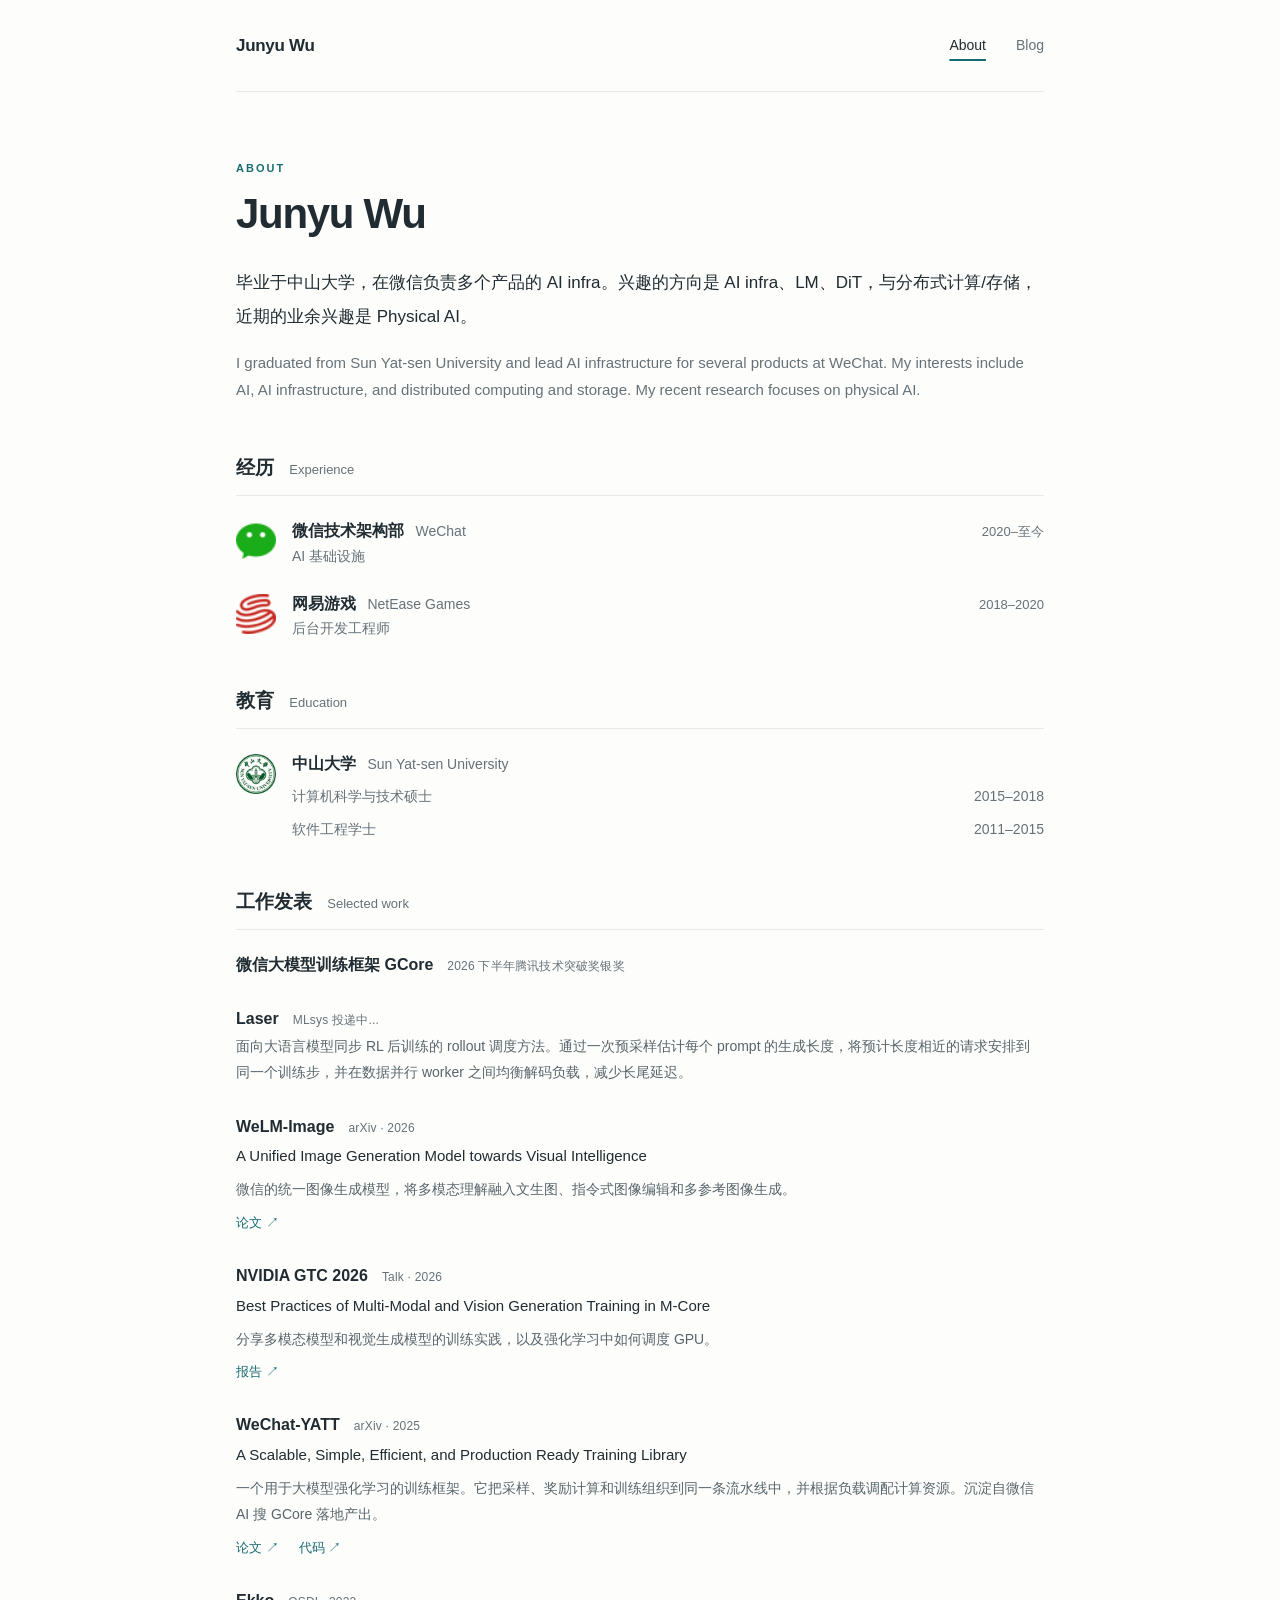
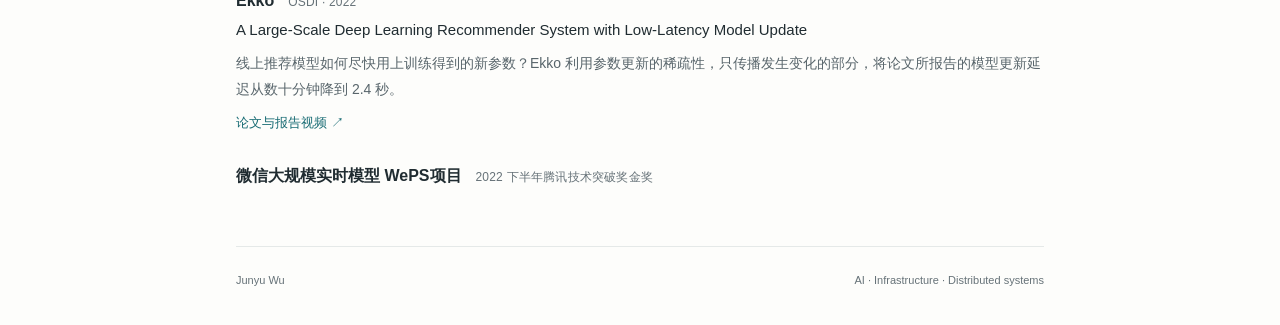
==== about.html @ b339664b "Clarify WeChat-YATT origin" ====
<!doctype html>
<html lang="zh-CN">
<head>
  <meta charset="utf-8">
  <meta name="viewport" content="width=device-width, initial-scale=1">
  <meta name="color-scheme" content="light">
  <meta name="description" content="Junyu Wu — AI、AI 基础设施与分布式计算 / AI infrastructure and distributed computing.">
  <title>About · Junyu Wu</title>
  <link rel="stylesheet" href="style.css">
</head>
<body>
  <a class="skip-link" href="#main">跳至正文</a>
  <div class="page">
    <header class="site-header">
      <a class="site-name" href="index.html">Junyu Wu</a>
      <nav aria-label="主导航">
        <a href="about.html" aria-current="page">About</a>
        <a href="blog.html">Blog</a>
      </nav>
    </header>
    <main id="main">
      <section class="intro" aria-labelledby="name">
        <p class="eyebrow">ABOUT</p>
        <h1 id="name">Junyu Wu</h1>
        <p class="lead">毕业于中山大学，在微信负责多个产品的 AI infra。兴趣的方向是 AI infra、LM、DiT，与分布式计算/存储，近期的业余兴趣是 Physical AI。</p>
        <p class="intro-en" lang="en">I graduated from Sun Yat-sen University and lead AI infrastructure for several products at WeChat. My interests include AI, AI infrastructure, and distributed computing and storage. My recent research focuses on physical AI.</p>
      </section>
      <section class="section" aria-labelledby="experience">
        <h2 id="experience">经历 <span lang="en">Experience</span></h2>
        <div class="org-row">
          <img class="org-logo" src="assets/wechat.png" alt="微信标志" width="40" height="40">
          <div class="org-content"><h3>微信技术架构部 <span lang="en">WeChat</span></h3><p>AI 基础设施</p></div>
          <p class="date">2020–至今</p>
        </div>
        <div class="org-row">
          <img class="org-logo" src="assets/netease.png" alt="网易游戏标志" width="40" height="40">
          <div class="org-content"><h3>网易游戏 <span lang="en">NetEase Games</span></h3><p>后台开发工程师</p></div>
          <p class="date">2018–2020</p>
        </div>
      </section>
      <section class="section" aria-labelledby="education">
        <h2 id="education">教育 <span lang="en">Education</span></h2>
        <div class="org-row education-row">
          <img class="org-logo" src="assets/sysu.png" alt="中山大学校徽" width="40" height="40">
          <div class="org-content"><h3>中山大学 <span lang="en">Sun Yat-sen University</span></h3>
            <div class="degree"><p>计算机科学与技术硕士</p><p class="date">2015–2018</p></div>
            <div class="degree"><p>软件工程学士</p><p class="date">2011–2015</p></div>
          </div>
        </div>
      </section>
      <section class="section publications" aria-labelledby="publications">
        <h2 id="publications">工作发表 <span lang="en">Selected work</span></h2>
        <article class="publication">
          <div class="entry-heading"><h3>微信大模型训练框架 GCore</h3><span class="meta">2026 下半年腾讯技术突破奖银奖</span></div>
        </article>
        <article class="publication">
          <div class="entry-heading"><h3>Laser</h3><span class="meta">MLsys 投递中...</span></div>
          <p>面向大语言模型同步 RL 后训练的 rollout 调度方法。通过一次预采样估计每个 prompt 的生成长度，将预计长度相近的请求安排到同一个训练步，并在数据并行 worker 之间均衡解码负载，减少长尾延迟。</p>
        </article>
        <article class="publication">
          <div class="entry-heading"><h3>WeLM-Image</h3><span class="meta">arXiv · 2026</span></div>
          <p class="paper-title" lang="en">A Unified Image Generation Model towards Visual Intelligence</p>
          <p>微信的统一图像生成模型，将多模态理解融入文生图、指令式图像编辑和多参考图像生成。</p>
          <p class="entry-links"><a href="https://arxiv.org/abs/2611.07392">论文 ↗</a></p>
        </article>
        <article class="publication">
          <div class="entry-heading"><h3>NVIDIA GTC 2026</h3><span class="meta">Talk · 2026</span></div>
          <p class="paper-title" lang="en">Best Practices of Multi-Modal and Vision Generation Training in M-Core</p>
          <p>分享多模态模型和视觉生成模型的训练实践，以及强化学习中如何调度 GPU。</p>
          <p class="entry-links"><a href="https://www.nvidia.com/en-us/on-demand/session/gtc26-s81515/">报告 ↗</a></p>
        </article>
        <article class="publication">
          <div class="entry-heading"><h3>WeChat-YATT</h3><span class="meta">arXiv · 2025</span></div>
          <p class="paper-title" lang="en">A Scalable, Simple, Efficient, and Production Ready Training Library</p>
          <p>一个用于大模型强化学习的训练框架。它把采样、奖励计算和训练组织到同一条流水线中，并根据负载调配计算资源。沉淀自微信 AI 搜 GCore 落地产出。</p>
          <p class="entry-links"><a href="https://arxiv.org/abs/2508.07970">论文 ↗</a><a href="https://github.com/Tencent/Wechat-YATT">代码 ↗</a></p>
        </article>
        <article class="publication">
          <div class="entry-heading"><h3>Ekko</h3><span class="meta">OSDI · 2022</span></div>
          <p class="paper-title" lang="en">A Large-Scale Deep Learning Recommender System with Low-Latency Model Update</p>
          <p>线上推荐模型如何尽快用上训练得到的新参数？Ekko 利用参数更新的稀疏性，只传播发生变化的部分，将论文所报告的模型更新延迟从数十分钟降到 2.4 秒。</p>
          <p class="entry-links"><a href="https://www.usenix.org/conference/osdi22/presentation/sima">论文与报告视频 ↗</a></p>
        </article>
        <article class="publication">
          <div class="entry-heading"><h3>微信大规模实时模型 WePS项目</h3><span class="meta">2022 下半年腾讯技术突破奖金奖</span></div>
        </article>
      </section>
    </main>
    <footer class="site-footer"><span>Junyu Wu</span><span>AI · Infrastructure · Distributed systems</span></footer>
  </div>
</body>
</html>
---- style.css ----
* { box-sizing: border-box; }
:root { color-scheme: light; --ink: #202c31; --muted: #667278; --accent: #176b73; --rule: #e5e9e8; }
html { background: #fdfdfb; color: var(--ink); font-family: -apple-system, BlinkMacSystemFont, "Segoe UI", "Noto Sans SC", "PingFang SC", "Microsoft YaHei", sans-serif; font-size: 16px; -webkit-text-size-adjust: 100%; }
body { margin: 0; line-height: 1.85; }
a { color: var(--accent); text-decoration: none; text-underline-offset: 4px; }
a:hover { text-decoration: underline; }
a:focus-visible { outline: 2px solid var(--accent); outline-offset: 5px; border-radius: 2px; }
p, h1, h2, h3 { margin: 0; }
.page { max-width: 880px; margin: 0 auto; padding: 0 36px; }
.site-header { display: flex; align-items: center; justify-content: space-between; padding: 30px 0; border-bottom: 1px solid var(--rule); }
.site-name { color: var(--ink); font-size: 17px; font-weight: 650; letter-spacing: -.3px; }
nav { display: flex; gap: 30px; font-size: 14px; }
nav a { color: var(--muted); }
nav a[aria-current="page"] { color: var(--ink); text-decoration: underline; text-decoration-color: var(--accent); text-decoration-thickness: 2px; text-underline-offset: 9px; }
.intro { padding: 66px 0 46px; }
.eyebrow { color: var(--accent); font-size: 11px; font-weight: 650; letter-spacing: 2px; margin-bottom: 8px; }
h1 { font-size: 42px; line-height: 1.3; font-weight: 600; letter-spacing: -1.3px; margin-bottom: 25px; }
.lead { font-size: 17px; line-height: 1.95; }
.intro-en { color: var(--muted); font-size: 15px; line-height: 1.85; margin-top: 16px; }
.section { margin-bottom: 41px; }
.section > h2 { font-size: 19px; font-weight: 600; margin-bottom: 22px; padding-bottom: 10px; border-bottom: 1px solid var(--rule); }
.section > h2 span { color: var(--muted); font-size: 13px; font-weight: 400; margin-left: 10px; }
.org-row { display: flex; align-items: flex-start; gap: 16px; margin: 21px 0; }
.org-logo { object-fit: contain; flex: 0 0 40px; margin-top: 3px; }
.org-content { flex: 1; min-width: 0; }
h3 { font-size: 16px; font-weight: 600; line-height: 1.6; }
.org-content h3 span { color: var(--muted); font-weight: 400; font-size: 14px; margin-left: 7px; }
.org-content > p, .degree p { font-size: 14px; color: var(--muted); }
.date { white-space: nowrap; font-size: 13px; color: var(--muted); }
.org-row > .date { padding-top: 2px; }
.degree { display: flex; justify-content: space-between; gap: 20px; margin-top: 7px; }
.degree p span { display: block; font-size: 12px; }
.publication { margin-bottom: 28px; }
.entry-heading { display: flex; align-items: baseline; gap: 14px; margin-bottom: 3px; }
.meta { font-size: 12px; color: var(--muted); letter-spacing: .2px; }
.paper-title { font-size: 15px; margin-bottom: 7px; }
.publication > p:not(.paper-title):not(.entry-links), .writing > p:not(.entry-links) { font-size: 14px; color: #58656b; }
.entry-links { display: flex; gap: 20px; font-size: 13px; margin-top: 8px; }
.site-footer { display: flex; justify-content: space-between; gap: 15px; border-top: 1px solid var(--rule); color: var(--muted); font-size: 11px; padding: 23px 0 34px; margin-top: 58px; }
.blog-intro { padding-bottom: 32px; }
.blog-intro h1 { font-size: 36px; letter-spacing: -.8px; margin-bottom: 0; }
.blog-intro .intro-en { margin-top: 6px; }
.writing { padding: 26px 0; border-bottom: 1px solid var(--rule); }
.writing h2 { font-size: 19px; font-weight: 550; line-height: 1.7; margin: 7px 0 10px; }
.writing h2 a { color: var(--ink); }
.blog-archive { margin-top: 26px; font-size: 13px; }
.skip-link { position: absolute; left: 16px; top: -60px; padding: 6px 14px; background: white; z-index: 2; }
.skip-link:focus { top: 10px; }
@media (max-width: 600px) {
  .page { padding: 0 23px; }
  .site-header { padding: 23px 0; }
  nav { gap: 24px; }
  .intro { padding: 43px 0 34px; }
  h1 { font-size: 36px; }
  .lead { font-size: 16px; }
  .intro-en { font-size: 14px; }
  .org-row { gap: 12px; flex-wrap: wrap; }
  .org-logo { width: 34px; height: 34px; flex-basis: 34px; }
  .org-content h3 span { display: block; margin-left: 0; font-size: 12px; }
  .org-row > .date { flex-basis: 100%; margin: -12px 0 0 46px; }
  .degree { gap: 12px; }
  .degree p { font-size: 13px; }
  .degree p span { font-size: 11px; }
  .degree .date { font-size: 11px; }
  .entry-heading { gap: 10px; }
  .site-footer { flex-direction: column; gap: 1px; margin-top: 42px; }
  .writing h2 { font-size: 18px; }
}
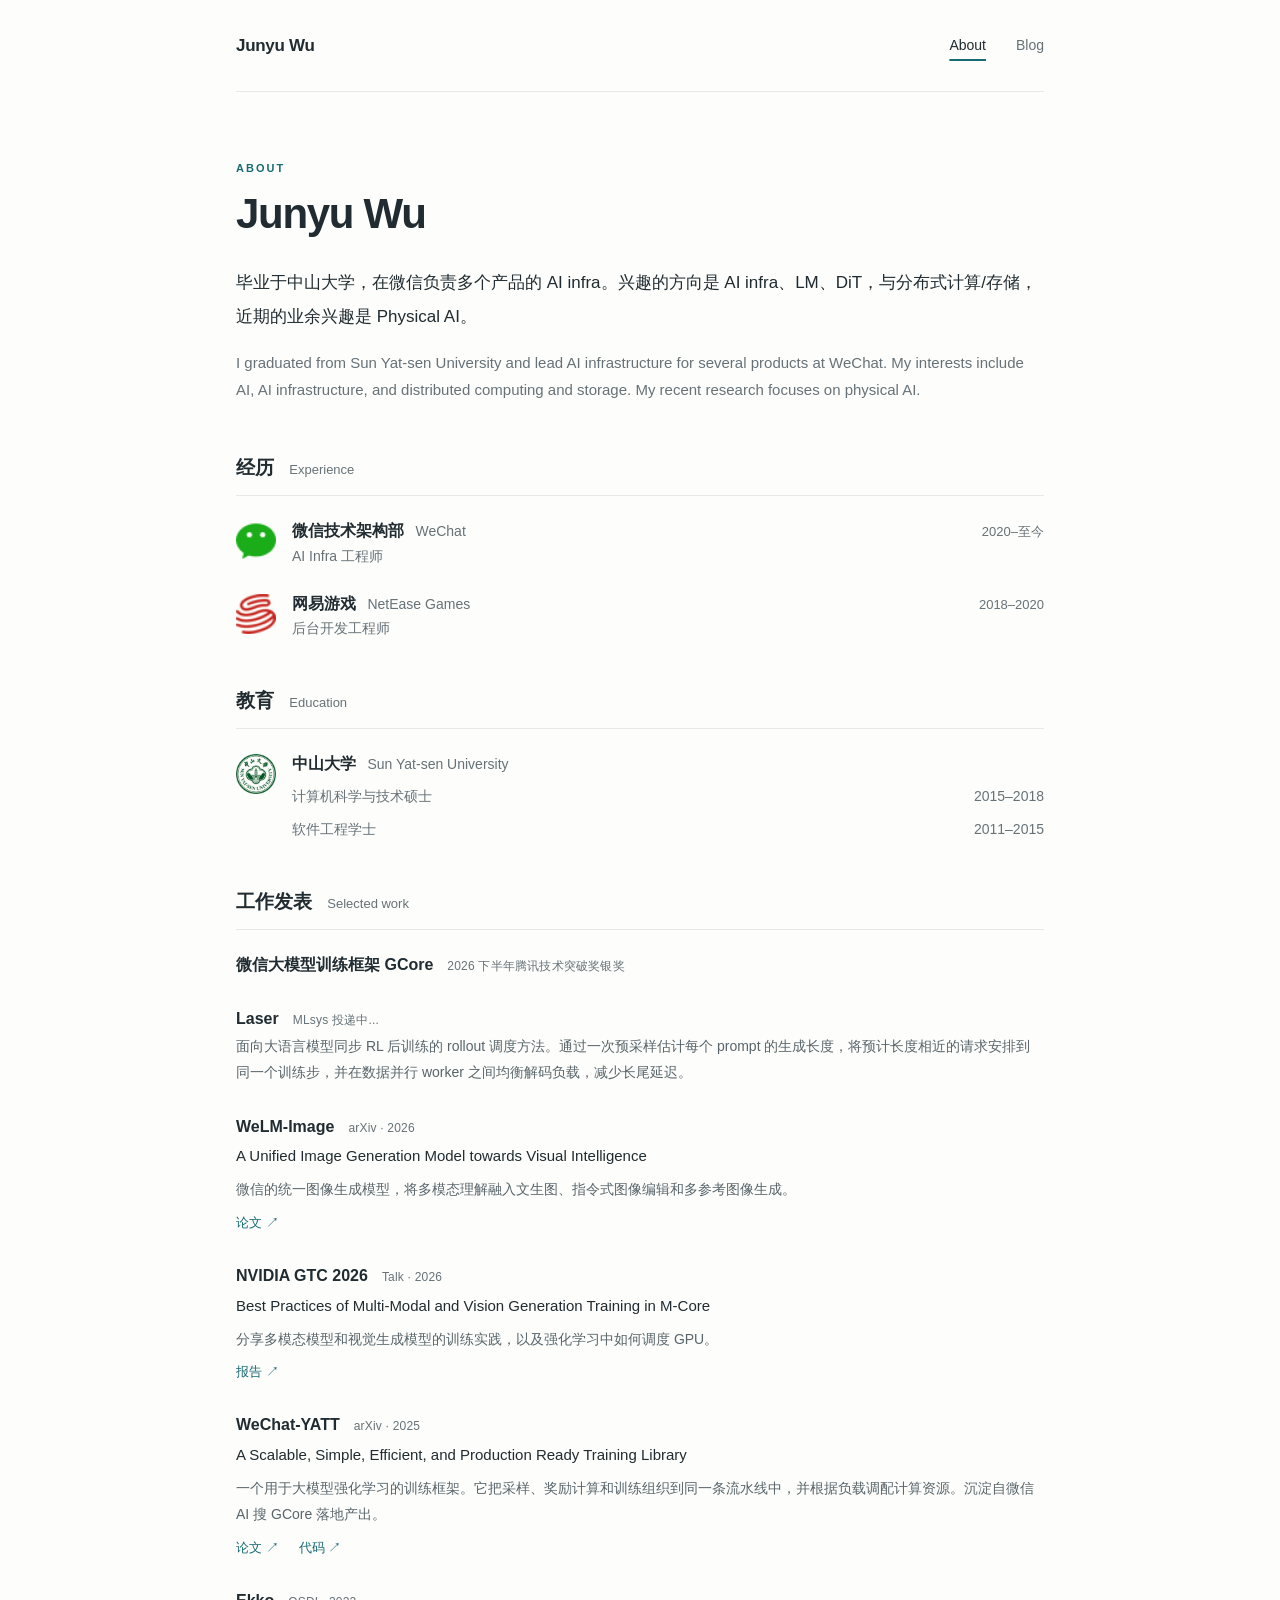
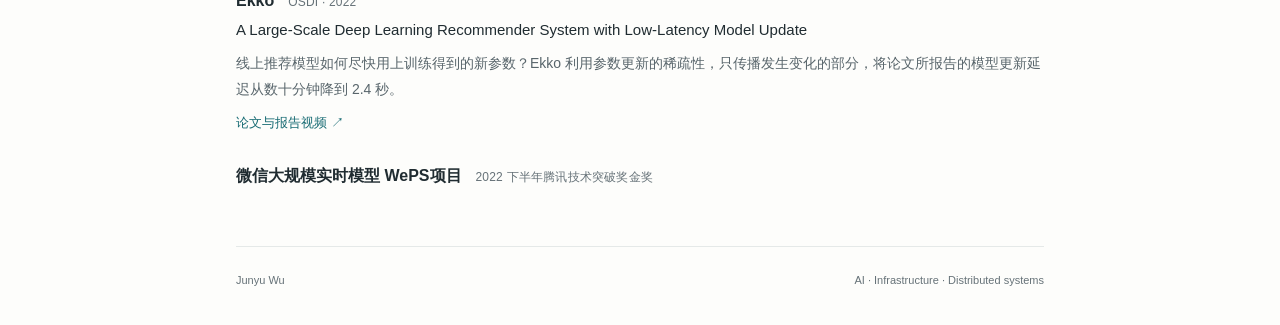
==== commit 41da2c43: "Update WeChat role title" ====
--- a/about.html
+++ b/about.html
@@ -29,7 +29,7 @@
         <h2 id="experience">经历 <span lang="en">Experience</span></h2>
         <div class="org-row">
           <img class="org-logo" src="assets/wechat.png" alt="微信标志" width="40" height="40">
-          <div class="org-content"><h3>微信技术架构部 <span lang="en">WeChat</span></h3><p>AI 基础设施</p></div>
+          <div class="org-content"><h3>微信技术架构部 <span lang="en">WeChat</span></h3><p>AI Infra 工程师</p></div>
           <p class="date">2020–至今</p>
         </div>
         <div class="org-row">
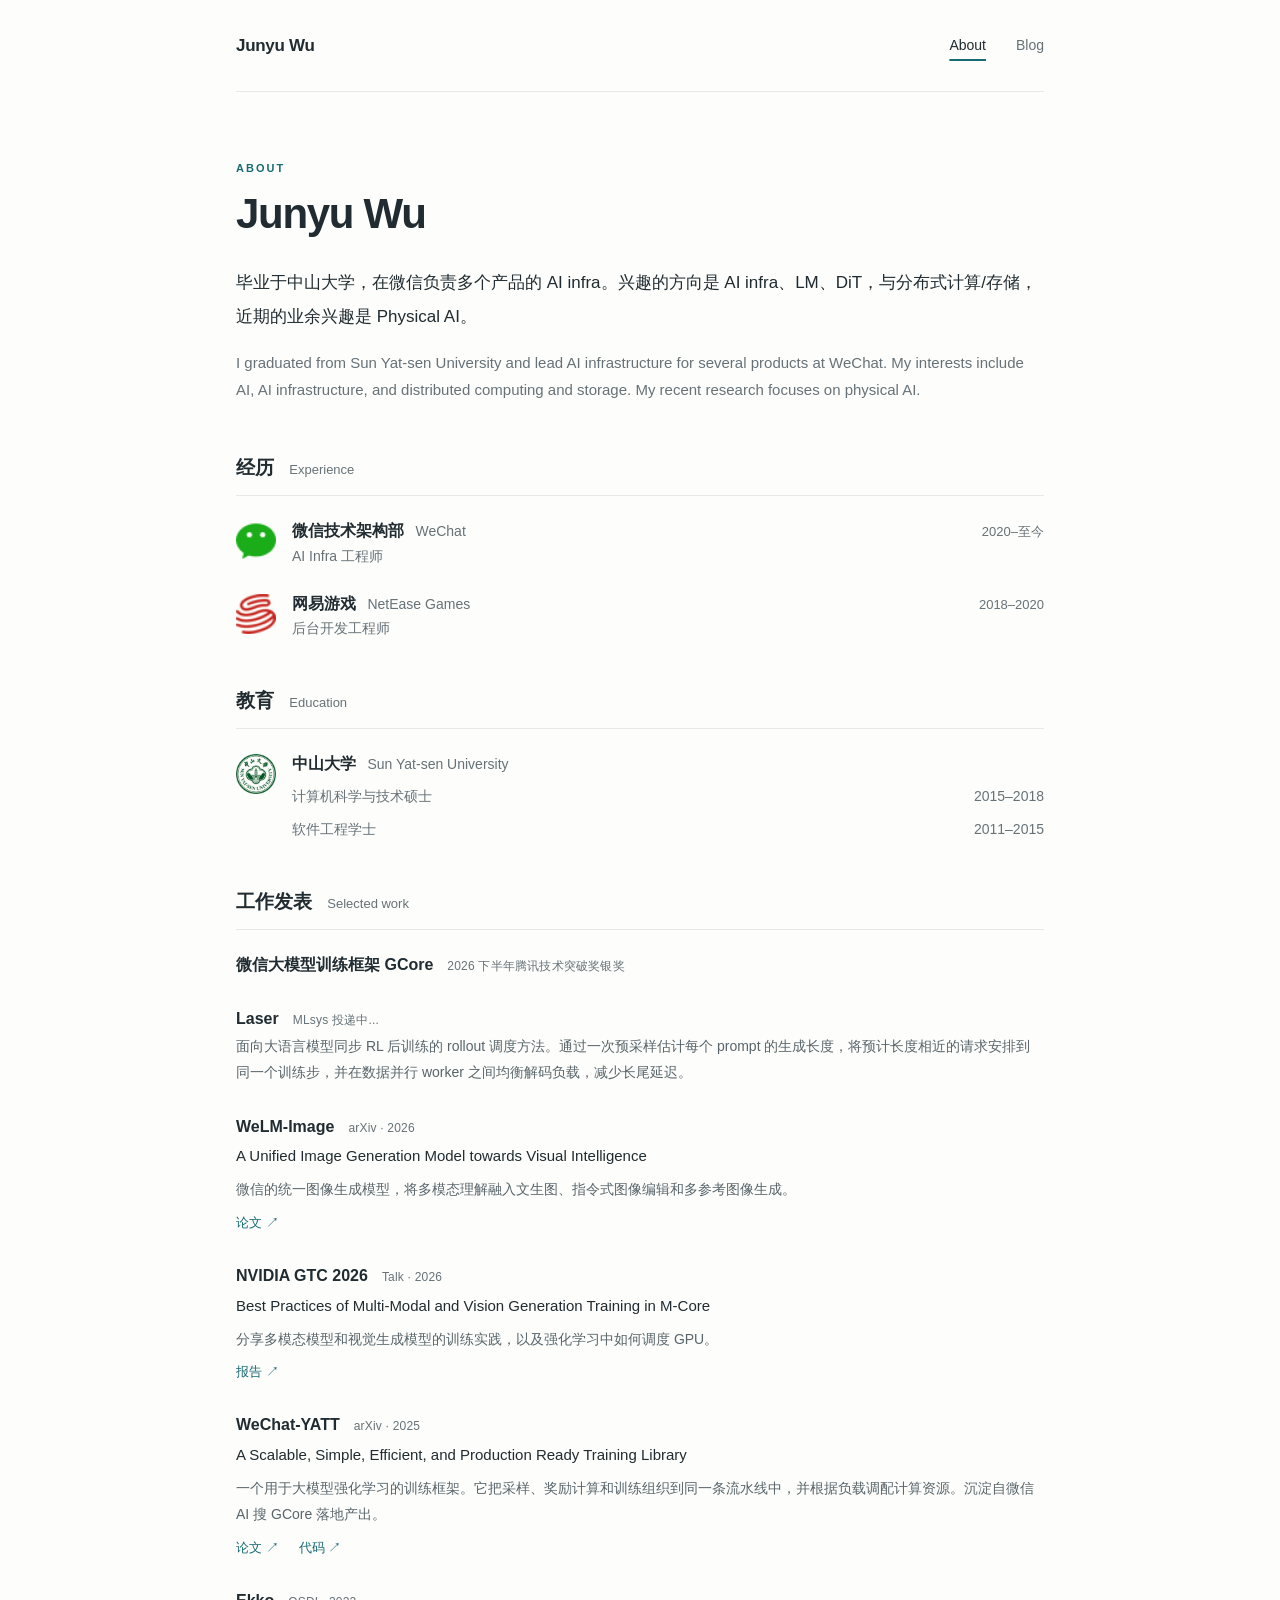
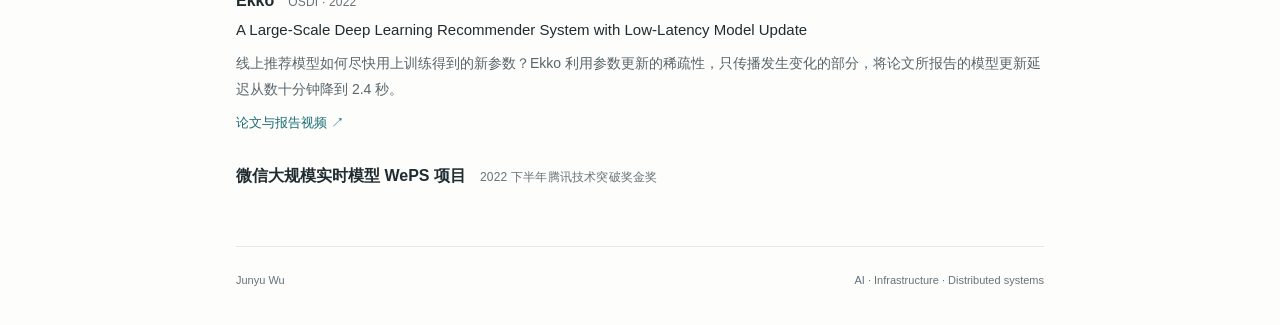
==== commit 5ed1fa22: "Fix spacing in WePS heading" ====
--- a/about.html
+++ b/about.html
@@ -82,7 +82,7 @@
           <p class="entry-links"><a href="https://www.usenix.org/conference/osdi22/presentation/sima">论文与报告视频 ↗</a></p>
         </article>
         <article class="publication">
-          <div class="entry-heading"><h3>微信大规模实时模型 WePS项目</h3><span class="meta">2022 下半年腾讯技术突破奖金奖</span></div>
+          <div class="entry-heading"><h3>微信大规模实时模型 WePS 项目</h3><span class="meta">2022 下半年腾讯技术突破奖金奖</span></div>
         </article>
       </section>
     </main>
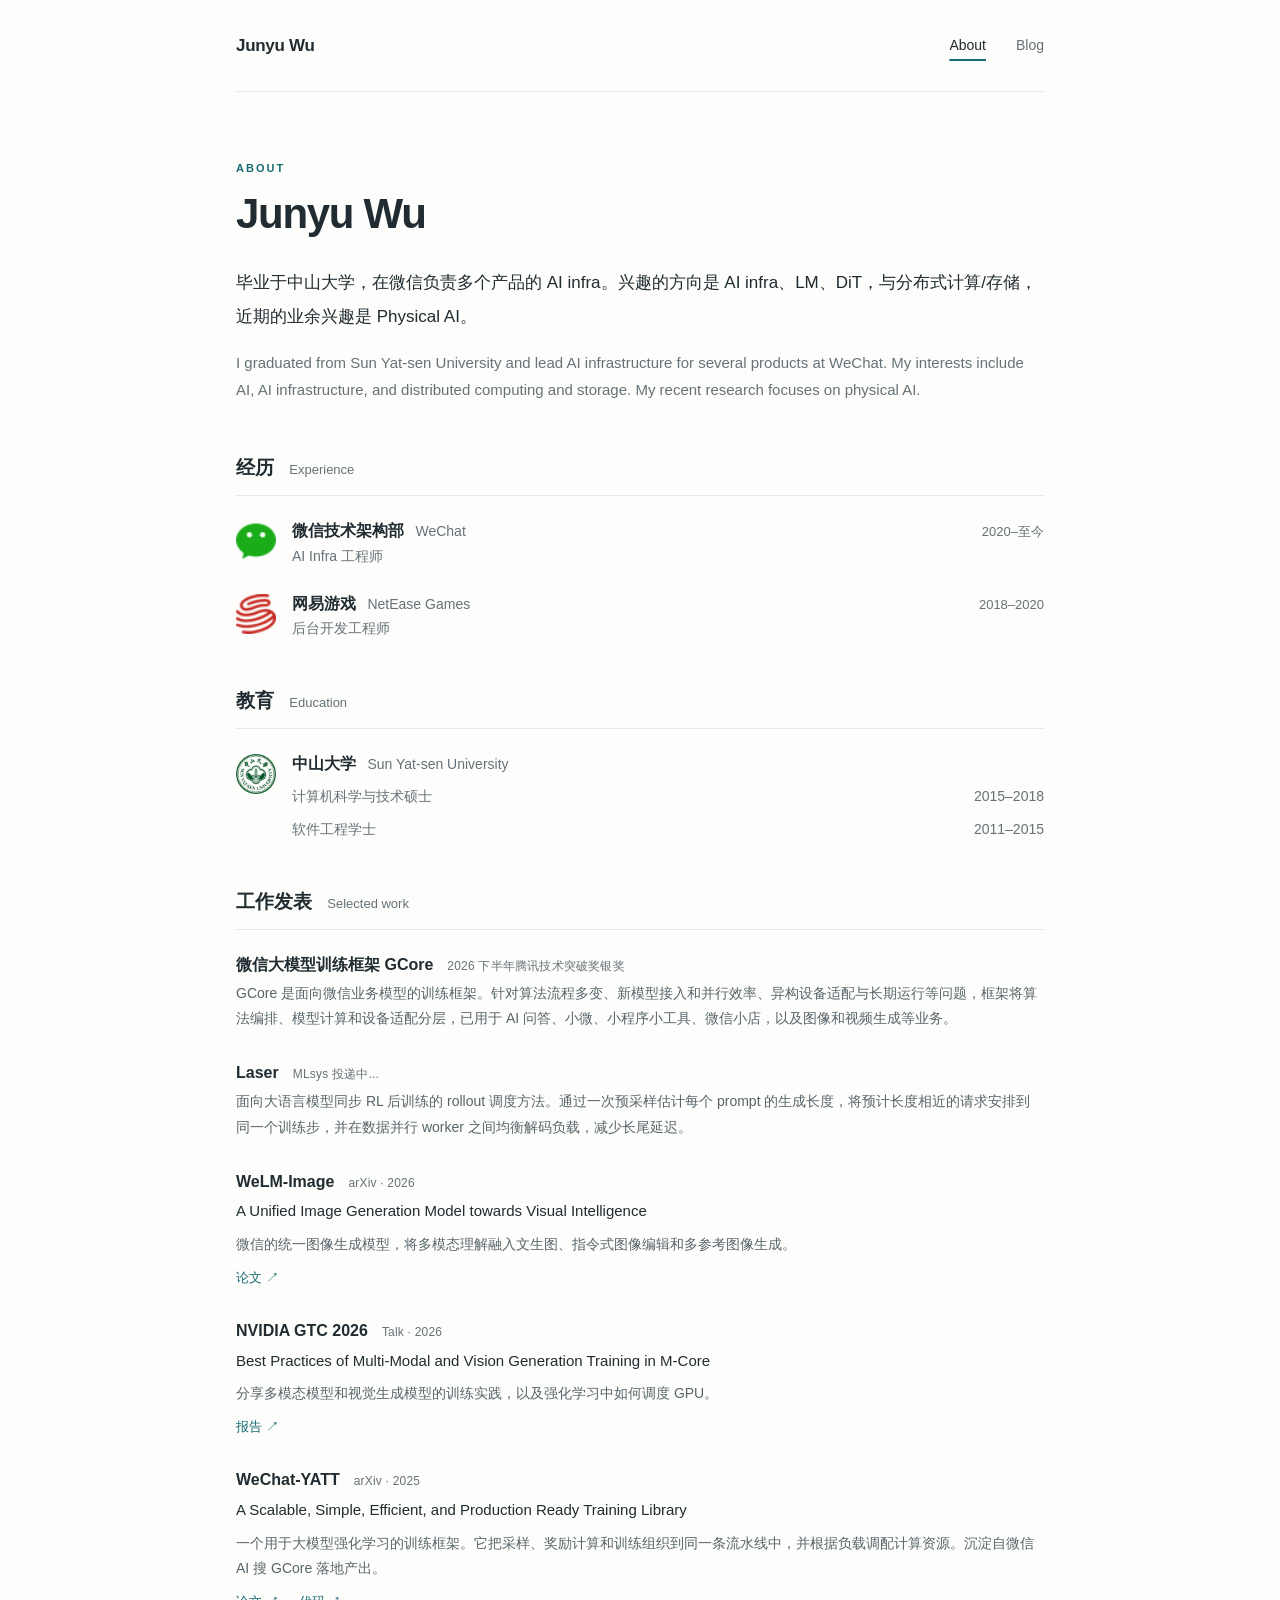
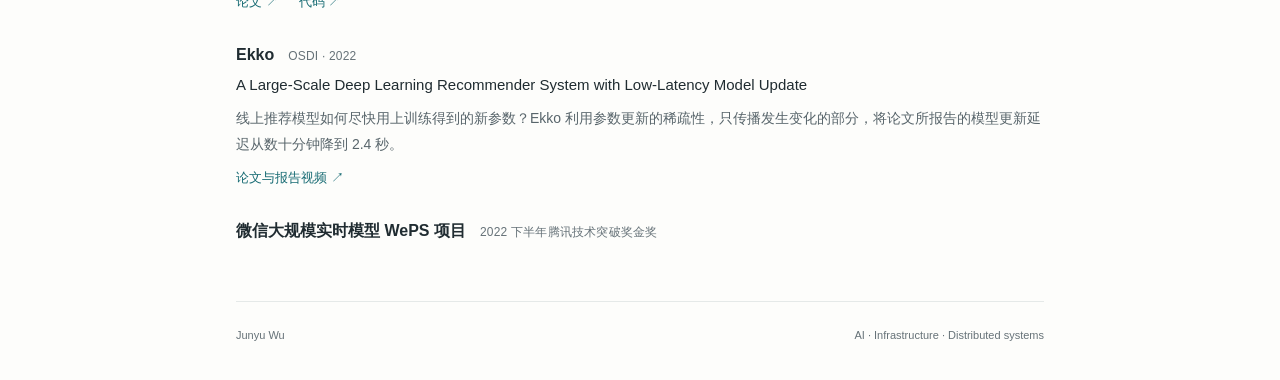
==== commit bc59935f: "Add GCore description" ====
--- a/about.html
+++ b/about.html
@@ -52,6 +52,7 @@
         <h2 id="publications">工作发表 <span lang="en">Selected work</span></h2>
         <article class="publication">
           <div class="entry-heading"><h3>微信大模型训练框架 GCore</h3><span class="meta">2026 下半年腾讯技术突破奖银奖</span></div>
+          <p>GCore 是面向微信业务模型的训练框架。针对算法流程多变、新模型接入和并行效率、异构设备适配与长期运行等问题，框架将算法编排、模型计算和设备适配分层，已用于 AI 问答、小微、小程序小工具、微信小店，以及图像和视频生成等业务。</p>
         </article>
         <article class="publication">
           <div class="entry-heading"><h3>Laser</h3><span class="meta">MLsys 投递中...</span></div>
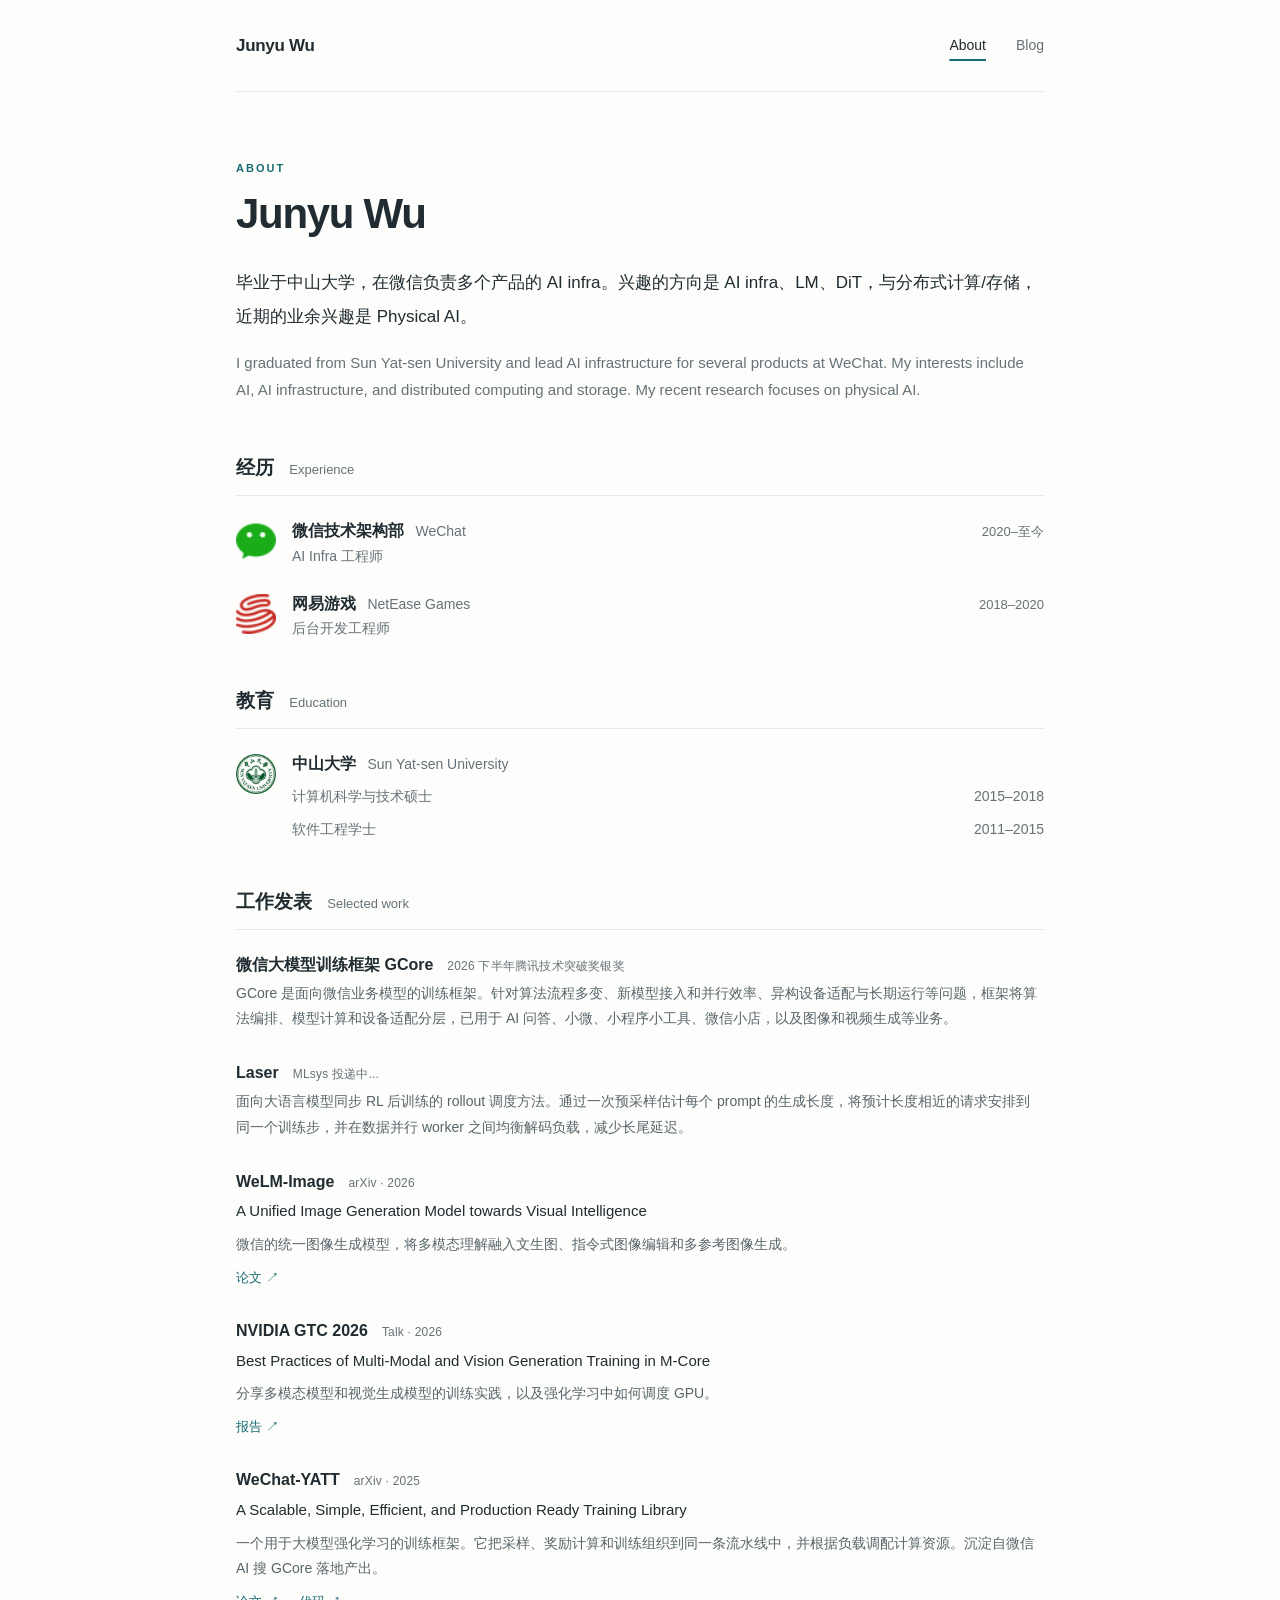
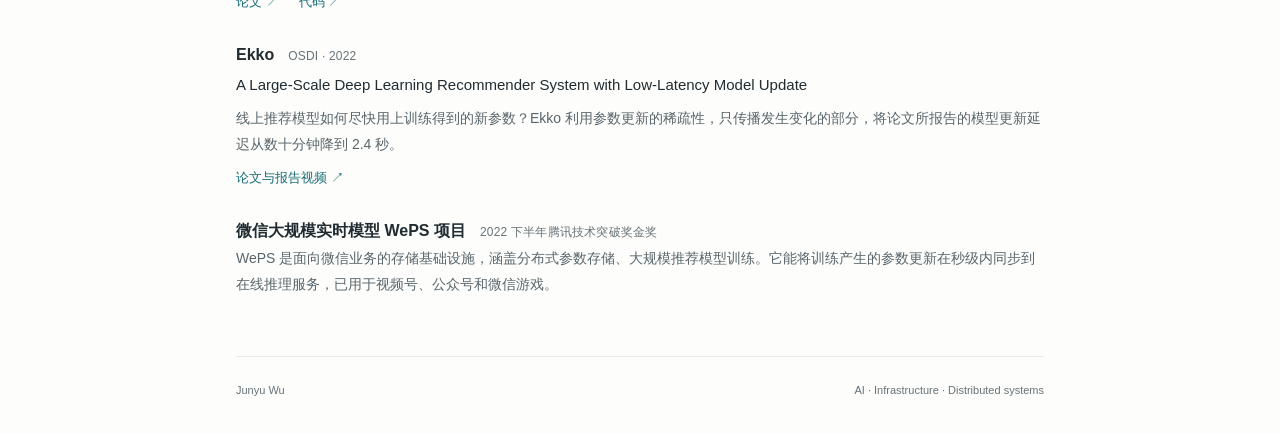
==== commit 0f14280c: "Add WePS project description" ====
--- a/about.html
+++ b/about.html
@@ -84,6 +84,7 @@
         </article>
         <article class="publication">
           <div class="entry-heading"><h3>微信大规模实时模型 WePS 项目</h3><span class="meta">2022 下半年腾讯技术突破奖金奖</span></div>
+          <p>WePS 是面向微信业务的存储基础设施，涵盖分布式参数存储、大规模推荐模型训练。它能将训练产生的参数更新在秒级内同步到在线推理服务，已用于视频号、公众号和微信游戏。</p>
         </article>
       </section>
     </main>
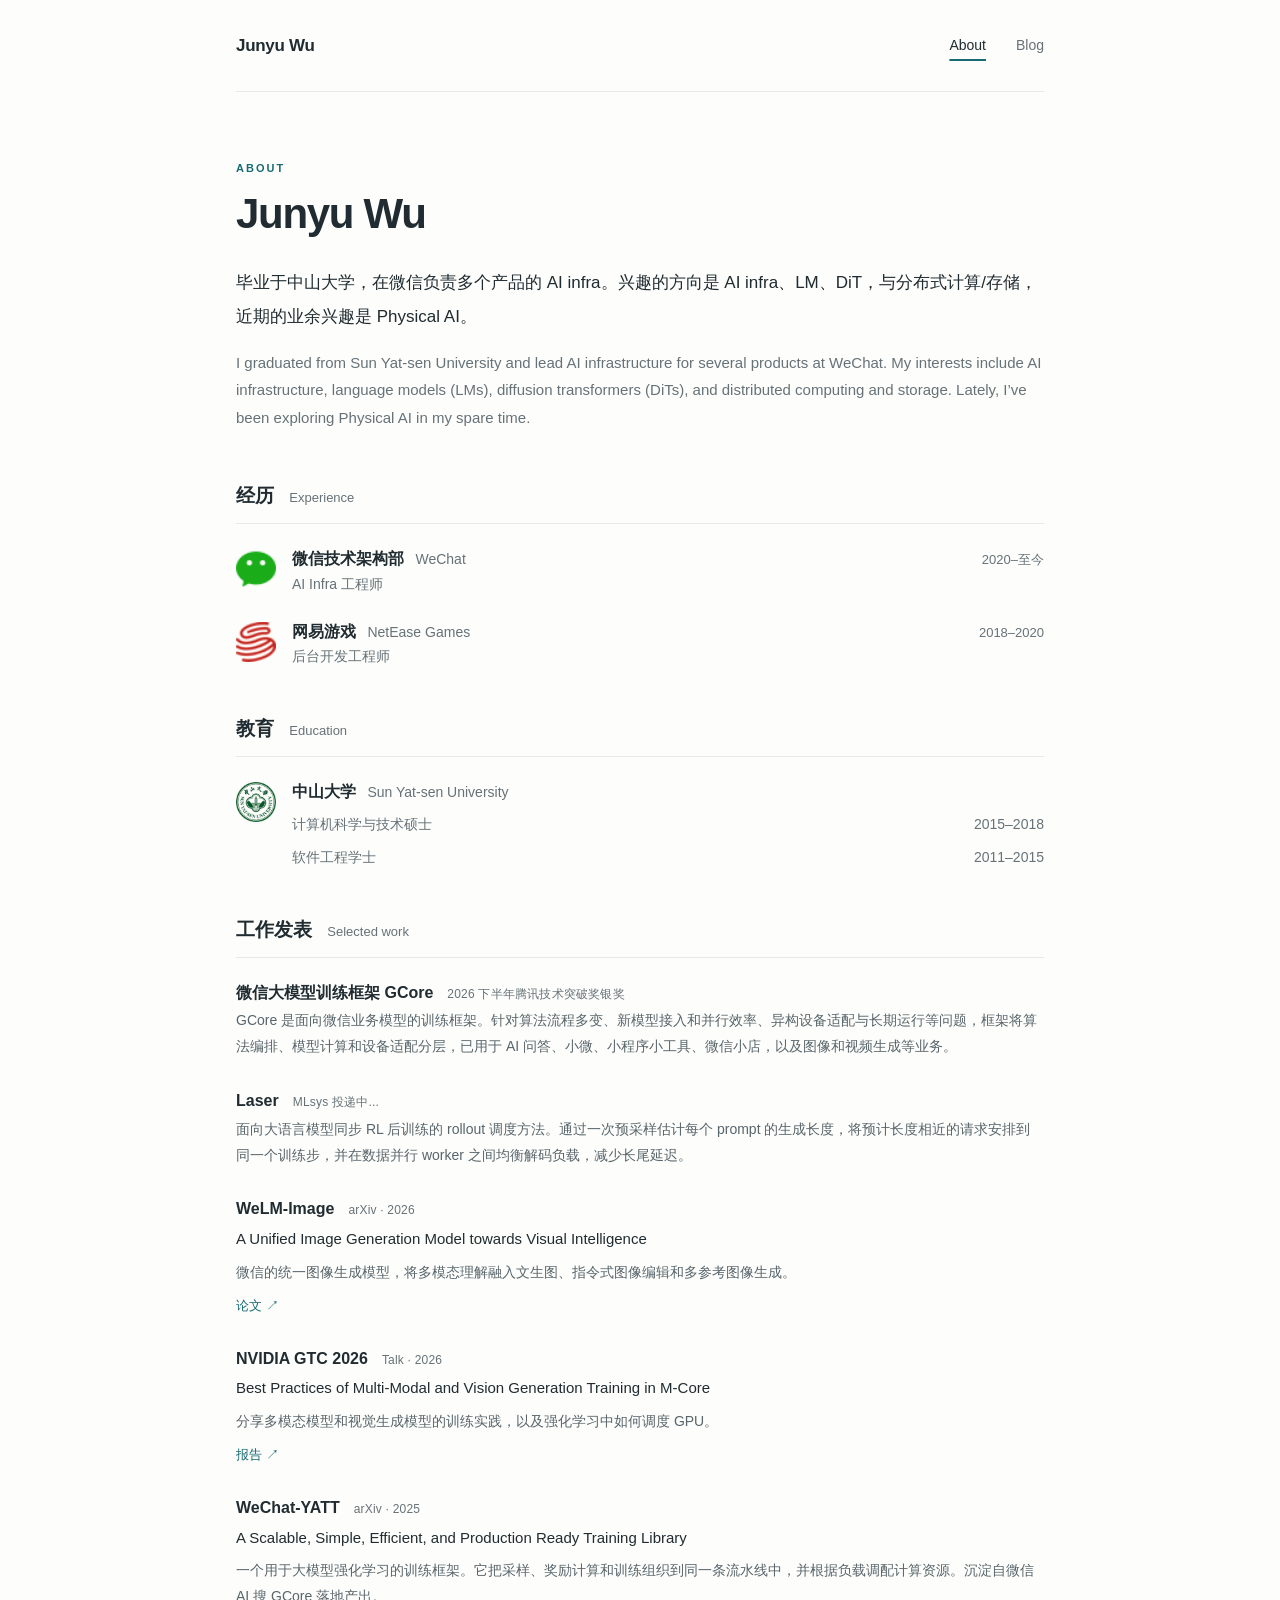
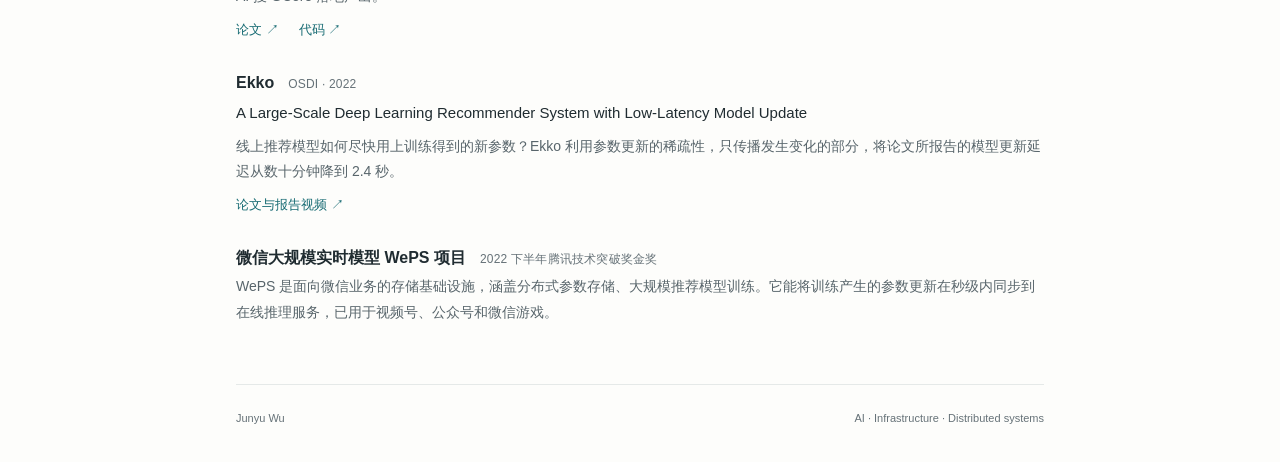
==== commit b5ebe80b: "Align English and Chinese bios" ====
--- a/about.html
+++ b/about.html
@@ -23,7 +23,7 @@
         <p class="eyebrow">ABOUT</p>
         <h1 id="name">Junyu Wu</h1>
         <p class="lead">毕业于中山大学，在微信负责多个产品的 AI infra。兴趣的方向是 AI infra、LM、DiT，与分布式计算/存储，近期的业余兴趣是 Physical AI。</p>
-        <p class="intro-en" lang="en">I graduated from Sun Yat-sen University and lead AI infrastructure for several products at WeChat. My interests include AI, AI infrastructure, and distributed computing and storage. My recent research focuses on physical AI.</p>
+        <p class="intro-en" lang="en">I graduated from Sun Yat-sen University and lead AI infrastructure for several products at WeChat. My interests include AI infrastructure, language models (LMs), diffusion transformers (DiTs), and distributed computing and storage. Lately, I’ve been exploring Physical AI in my spare time.</p>
       </section>
       <section class="section" aria-labelledby="experience">
         <h2 id="experience">经历 <span lang="en">Experience</span></h2>
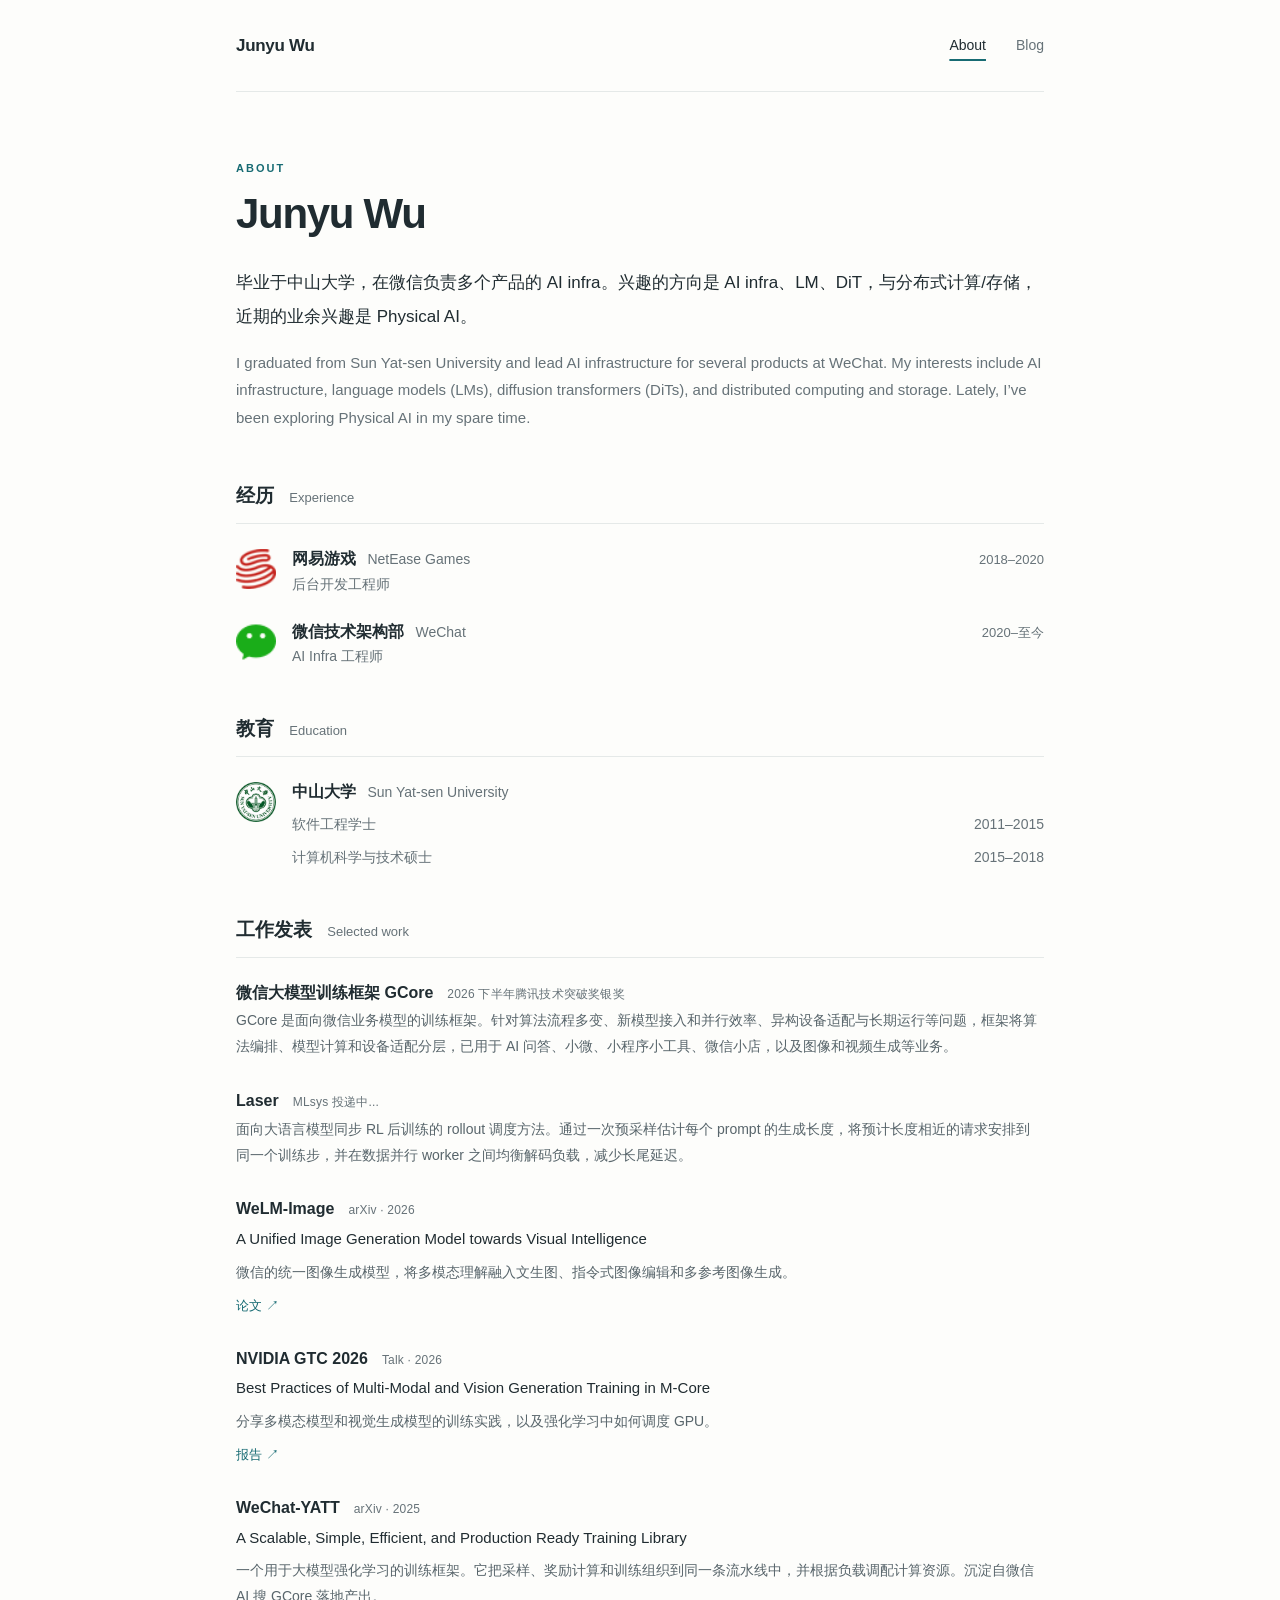
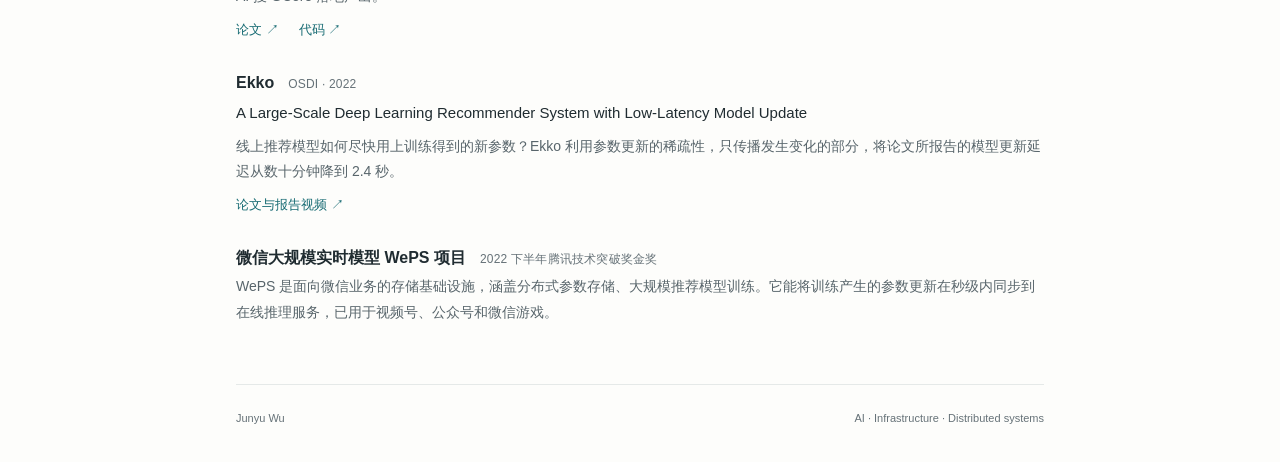
==== commit 82686e02: "Order experience and education chronologically" ====
--- a/about.html
+++ b/about.html
@@ -28,14 +28,14 @@
       <section class="section" aria-labelledby="experience">
         <h2 id="experience">经历 <span lang="en">Experience</span></h2>
         <div class="org-row">
+          <img class="org-logo" src="assets/netease.png" alt="网易游戏标志" width="40" height="40">
+          <div class="org-content"><h3>网易游戏 <span lang="en">NetEase Games</span></h3><p>后台开发工程师</p></div>
+          <p class="date">2018–2020</p>
+        </div>
+        <div class="org-row">
           <img class="org-logo" src="assets/wechat.png" alt="微信标志" width="40" height="40">
           <div class="org-content"><h3>微信技术架构部 <span lang="en">WeChat</span></h3><p>AI Infra 工程师</p></div>
           <p class="date">2020–至今</p>
-        </div>
-        <div class="org-row">
-          <img class="org-logo" src="assets/netease.png" alt="网易游戏标志" width="40" height="40">
-          <div class="org-content"><h3>网易游戏 <span lang="en">NetEase Games</span></h3><p>后台开发工程师</p></div>
-          <p class="date">2018–2020</p>
         </div>
       </section>
       <section class="section" aria-labelledby="education">
@@ -43,8 +43,8 @@
         <div class="org-row education-row">
           <img class="org-logo" src="assets/sysu.png" alt="中山大学校徽" width="40" height="40">
           <div class="org-content"><h3>中山大学 <span lang="en">Sun Yat-sen University</span></h3>
+            <div class="degree"><p>软件工程学士</p><p class="date">2011–2015</p></div>
             <div class="degree"><p>计算机科学与技术硕士</p><p class="date">2015–2018</p></div>
-            <div class="degree"><p>软件工程学士</p><p class="date">2011–2015</p></div>
           </div>
         </div>
       </section>
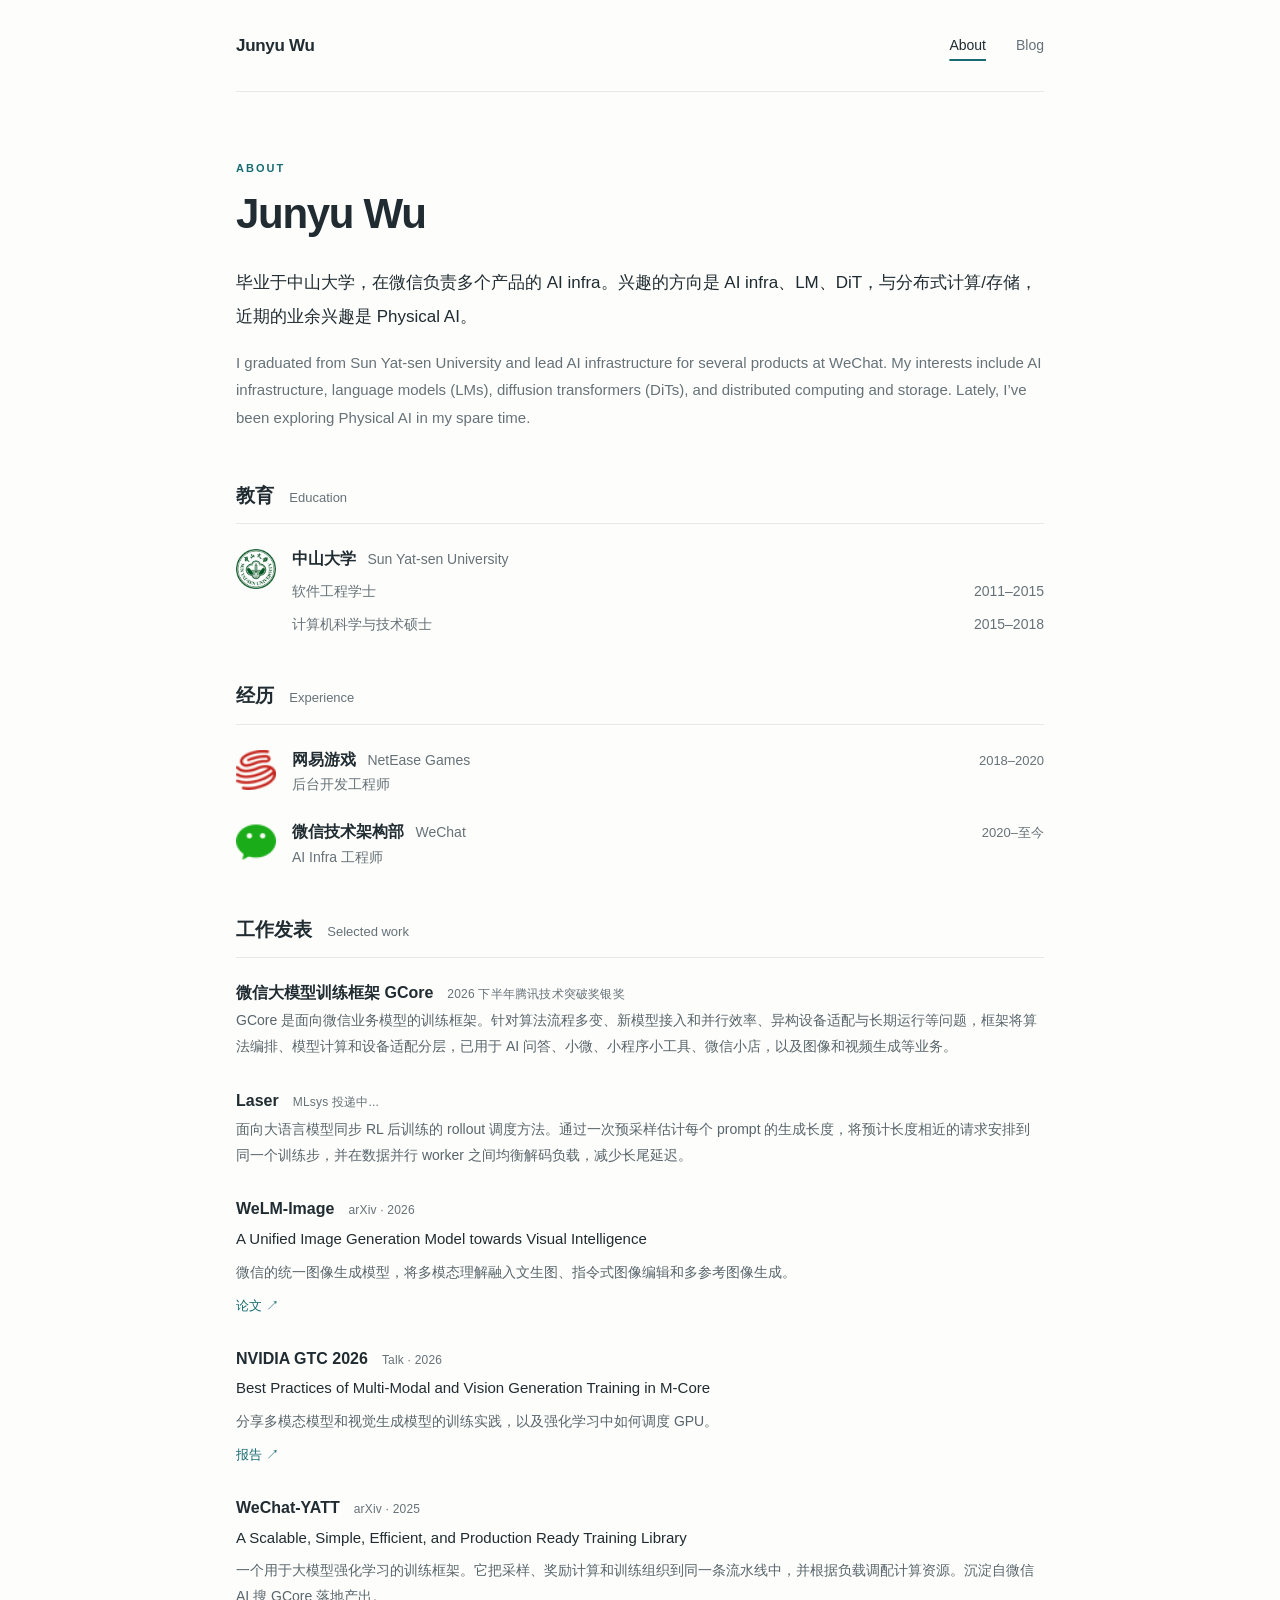
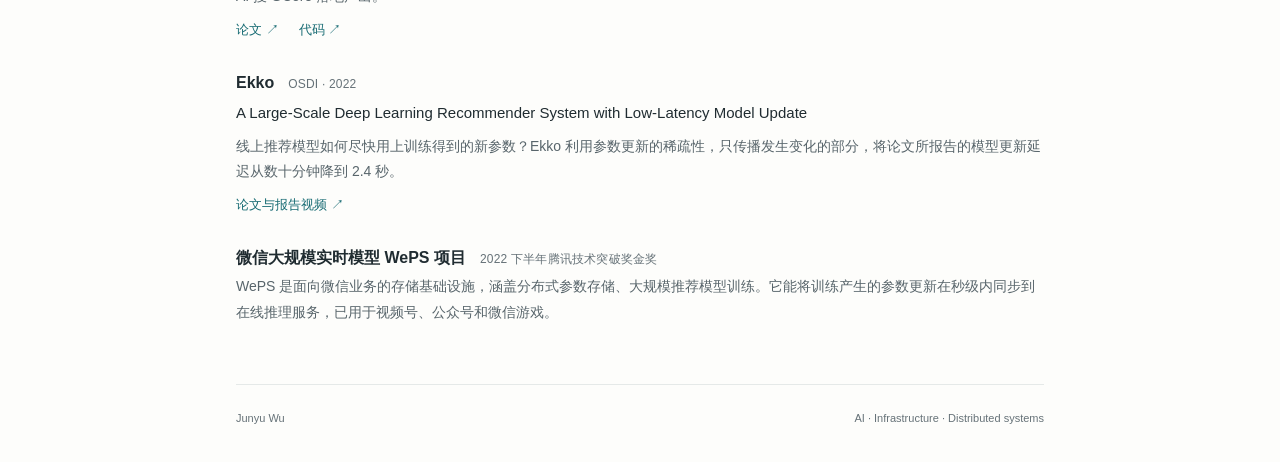
==== commit 755b724a: "Show education before work experience" ====
--- a/about.html
+++ b/about.html
@@ -25,6 +25,16 @@
         <p class="lead">毕业于中山大学，在微信负责多个产品的 AI infra。兴趣的方向是 AI infra、LM、DiT，与分布式计算/存储，近期的业余兴趣是 Physical AI。</p>
         <p class="intro-en" lang="en">I graduated from Sun Yat-sen University and lead AI infrastructure for several products at WeChat. My interests include AI infrastructure, language models (LMs), diffusion transformers (DiTs), and distributed computing and storage. Lately, I’ve been exploring Physical AI in my spare time.</p>
       </section>
+      <section class="section" aria-labelledby="education">
+        <h2 id="education">教育 <span lang="en">Education</span></h2>
+        <div class="org-row education-row">
+          <img class="org-logo" src="assets/sysu.png" alt="中山大学校徽" width="40" height="40">
+          <div class="org-content"><h3>中山大学 <span lang="en">Sun Yat-sen University</span></h3>
+            <div class="degree"><p>软件工程学士</p><p class="date">2011–2015</p></div>
+            <div class="degree"><p>计算机科学与技术硕士</p><p class="date">2015–2018</p></div>
+          </div>
+        </div>
+      </section>
       <section class="section" aria-labelledby="experience">
         <h2 id="experience">经历 <span lang="en">Experience</span></h2>
         <div class="org-row">
@@ -36,16 +46,6 @@
           <img class="org-logo" src="assets/wechat.png" alt="微信标志" width="40" height="40">
           <div class="org-content"><h3>微信技术架构部 <span lang="en">WeChat</span></h3><p>AI Infra 工程师</p></div>
           <p class="date">2020–至今</p>
-        </div>
-      </section>
-      <section class="section" aria-labelledby="education">
-        <h2 id="education">教育 <span lang="en">Education</span></h2>
-        <div class="org-row education-row">
-          <img class="org-logo" src="assets/sysu.png" alt="中山大学校徽" width="40" height="40">
-          <div class="org-content"><h3>中山大学 <span lang="en">Sun Yat-sen University</span></h3>
-            <div class="degree"><p>软件工程学士</p><p class="date">2011–2015</p></div>
-            <div class="degree"><p>计算机科学与技术硕士</p><p class="date">2015–2018</p></div>
-          </div>
         </div>
       </section>
       <section class="section publications" aria-labelledby="publications">
